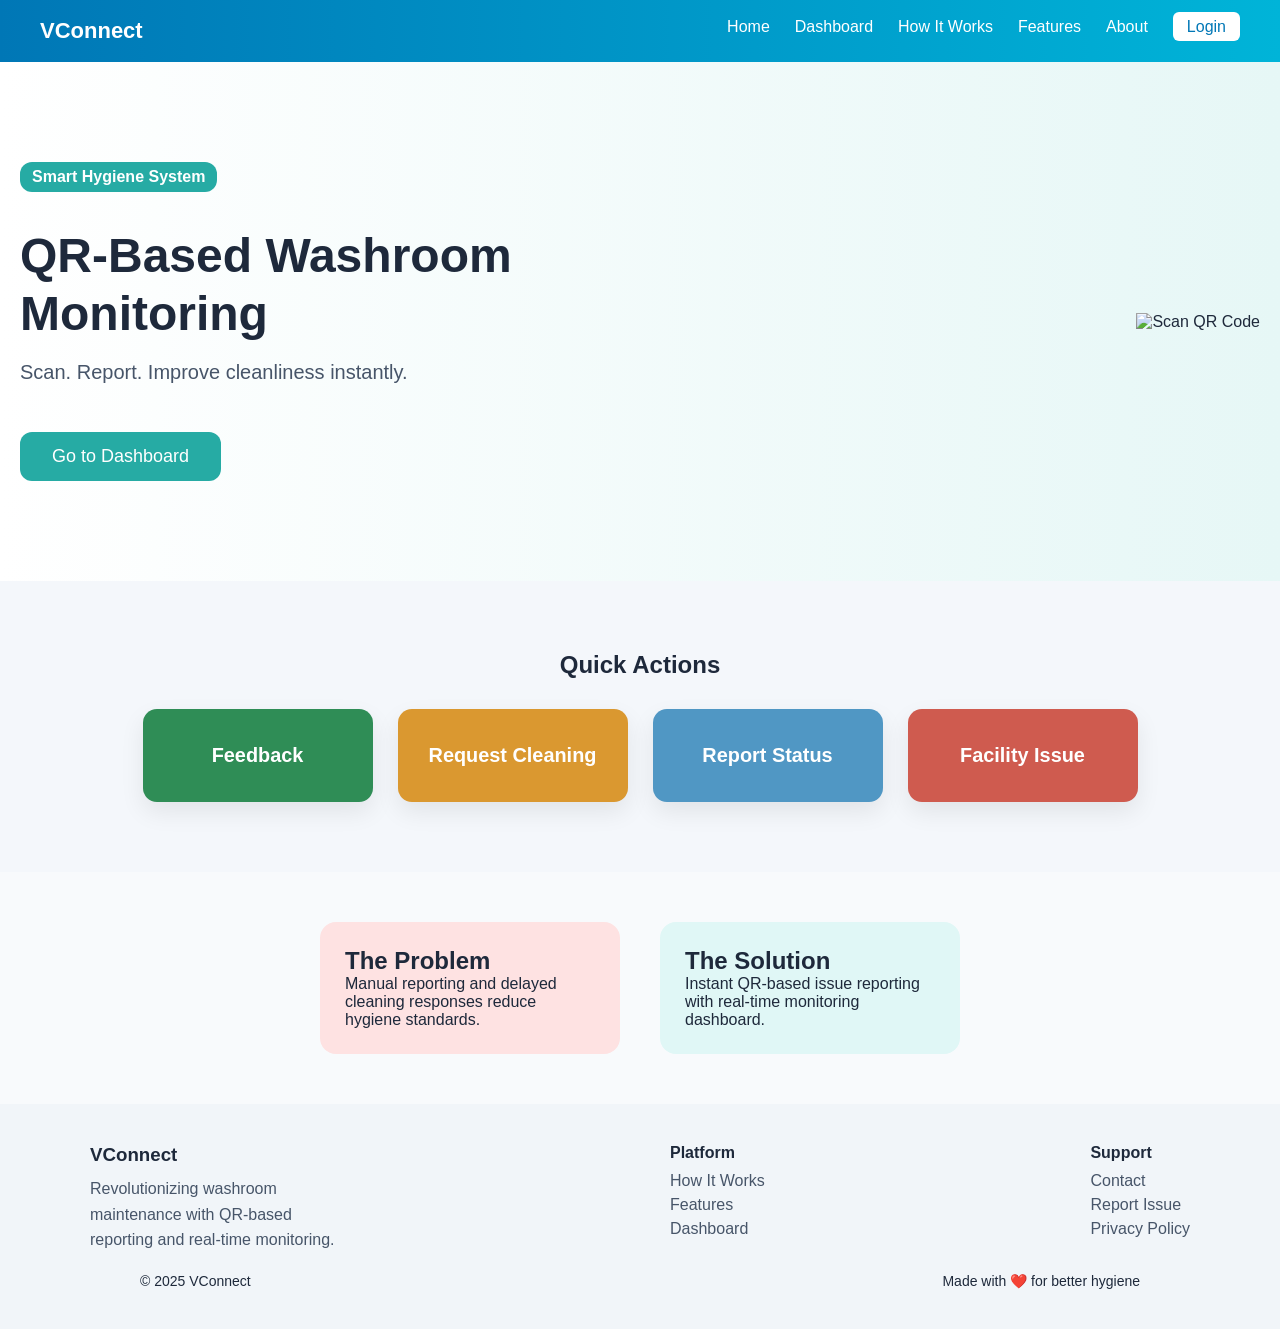
==== index.html @ b98a5cf4 "Initial VConnect Frontend" ====
<!DOCTYPE html>
<html>
<head>
    <meta charset="UTF-8">
    <meta name="viewport" content="width=device-width, initial-scale=1.0">
    <title>VConnect</title>
    <link rel="stylesheet" href="css/style.css">
</head>
<body>

<!-- NAVBAR -->
<nav class="navbar">
    <div class="logo">VConnect</div>
    <ul class="nav-links">
        <li><a href="index.html" class="active">Home</a></li>
        <li><a href="dashboard.html">Dashboard</a></li>
        <li><a href="how-it-works.html">How It Works</a></li>
        <li><a href="features.html">Features</a></li>
        <li><a href="about.html">About</a></li>
        <li><a href="login.html" class="login-btn">Login</a></li>
    </ul>
</nav>

<!-- HERO -->
<section class="hero">
    <div class="hero-content">
        <div class="hero-text">
            <span class="badge">Smart Hygiene System</span>
            <h1>QR-Based Washroom Monitoring</h1>
            <p>Scan. Report. Improve cleanliness instantly.</p>
            <a href="dashboard.html" class="primary-btn">Go to Dashboard</a>
        </div>

        <div class="hero-image">
            <img src="images/qr.png" alt="Scan QR Code" width="180">
        </div>
    </div>
</section>

<!-- QUICK ACTIONS -->
<section class="quick-actions">
    <h2>Quick Actions</h2>

    <div class="action-grid">
        <div class="action-card" onclick="openModal('feedback')">
            <h3>Feedback</h3>
        </div>

        <div class="action-card" onclick="openModal('request')">
            <h3>Request Cleaning</h3>
        </div>

        <div class="action-card" onclick="openModal('status')">
            <h3>Report Status</h3>
        </div>

        <div class="action-card" onclick="openModal('facility')">
            <h3>Facility Issue</h3>
        </div>
    </div>
</section>

<!-- PROBLEM & SOLUTION -->
<section class="split-section">
    <div class="problem-card">
        <h2>The Problem</h2>
        <p>Manual reporting and delayed cleaning responses reduce hygiene standards.</p>
    </div>

    <div class="solution-card">
        <h2>The Solution</h2>
        <p>Instant QR-based issue reporting with real-time monitoring dashboard.</p>
    </div>
</section>

<!-- FOOTER -->
<footer class="footer">
    <div class="footer-content">
        <div class="footer-brand">
            <h3>VConnect</h3>
            <p>Revolutionizing washroom maintenance with QR-based reporting and real-time monitoring.</p>
        </div>

        <div class="footer-links">
            <div>
                <h4>Platform</h4>
                <a href="how-it-works.html">How It Works</a>
                <a href="features.html">Features</a>
                <a href="dashboard.html">Dashboard</a>
            </div>

            <div>
                <h4>Support</h4>
                <a href="#">Contact</a>
                <a href="#">Report Issue</a>
                <a href="#">Privacy Policy</a>
            </div>
        </div>
    </div>

    <div class="footer-bottom">
        <p>© 2025 VConnect</p>
        <p>Made with ❤️ for better hygiene</p>
    </div>
</footer>

<!-- MODAL -->
<div id="modal" class="hidden">
    <div class="modal-content">
        <span onclick="closeModal()" style="cursor:pointer;">&times;</span>
        <div id="modalBody"></div>
    </div>
</div>
<div id="actionPopup" class="popup hidden">
    <p id="popupMessage"></p>
</div>
<div id="successMessage" class="hidden"></div>

<script src="js/main.js"></script>
</body>
</html>
---- css/style.css ----
* {
    margin: 0;
    padding: 0;
    box-sizing: border-box;
}

body {
    font-family: 'Segoe UI', sans-serif;
    background: #f8fafc;
    color: #1e293b;
}

/*------------------- NAVBAR---------------------------- */
.navbar {
    display: flex;
    justify-content: space-between;
    padding: 18px 40px;
background: linear-gradient(90deg, #0077b6, #00b4d8);
}

.logo {
    font-size: 22px;
    font-weight: bold;
    color: white;
}

.nav-links {
    list-style: none;
    display: flex;
    gap: 25px;
}

.nav-links a {
    text-decoration: none;
    color: white;
    font-weight: 500;
    transition: 0.2s ease;
}

.nav-links a:hover {
    opacity: 0.8;
}

/* -----------------------------HERO ---------------------------*/
.hero {
    padding: 100px 20px;
    background: linear-gradient(to right, #ffffff, #e6f7f6);
}

.hero-content {
    display: flex;
    justify-content: space-between;
    align-items: center;
    gap: 1px;
    flex-wrap: wrap;
}

.hero-text {
    max-width: 500px;

}
.hero-text .badge {
    display: inline-block;
    font-size: 16px;
    font-weight: 600;
    margin-bottom: 15px; /* space below badge */
    padding: 6px 12px;
    background-color: #26aba4; /* teal badge */
    color: white;
    border-radius: 12px;
}

.hero-text h1 {
    font-size: 48px; /* bigger main heading */
    margin: 20px 0 15px 0; /* spacing above and below */
    line-height: 1.2;
}
.hero-text p {
    font-size: 20px; /* larger subline */
    margin-bottom: 25px; /* space before button */
    line-height: 1.5;
    color: #475569; /* slightly muted dark text */
}

.hero-text .primary-btn {
    padding: 14px 32px; /* bigger button */
    font-size: 18px;
    border-radius: 12px;
}

.hero-image {
    flex: 1;
    text-align: right;
}

.hero-image img {
    width: 400px;
    height: auto;
}

.badge {
    background: #26aba4;
    color: white;
    padding: 6px 12px;
    border-radius: 20px;
    font-size: 14px;
}

.primary-btn {
    display: inline-block;
    margin-top: 20px;
    background: #26aba4;
    color: white;
    padding: 12px 24px;
    border-radius: 25px;
    text-decoration: none;
}

/* ------------------------------------QUICK ACTION SECTION---------------------- */
.quick-actions {
    padding: 70px 20px;
    text-align: center;
    background: #f4f7fb;
}

.action-grid {
    display: flex;
    justify-content: center;
    gap: 25px;
    flex-wrap: wrap;
    margin-top: 30px;
}

/* Base card */
.action-card {
    width: 230px;
    padding: 35px 20px;
    border-radius: 14px;
    cursor: pointer;
    transition: 0.25s ease;
    color: white;
    font-weight: 600;
    font-size: 17px;
    box-shadow: 0 10px 25px rgba(0,0,0,0.08);
}

/* Individual Colors */
.action-card:nth-child(1) {
    background: #2f8d56;   /* Green - Feedback */
}

.action-card:nth-child(2) {
    background: #da9830;   /* Orange - Request Cleaning */
}

.action-card:nth-child(3) {
    background: #5097c4;   /* Blue - Report Status */
}

.action-card:nth-child(4) {
    background: #cf5b4f;   /* Red - Facility Issue */
}

/* Hover */
.action-card:hover {
    transform: translateY(-8px);
    box-shadow: 0 15px 35px rgba(0,0,0,0.15);
}


/* ---------SPLIT SECTION --------*/
.split-section {
    display: flex;
    justify-content: center;
    gap: 40px;
    padding: 50px 20px;
}

.problem-card,
.solution-card {
    width: 300px;
    padding: 25px;
    border-radius: 16px;
}

.problem-card {
    background: #fee2e2;
}

.solution-card {
    background: #e0f7f6;
}

/* -----------DASHBOARD---------- */
.stats-grid {
    display: flex;
    justify-content: center;
    gap: 30px;
    padding: 50px 20px;
}

.stat-card {
    background: white;
    padding: 30px;
    border-radius: 16px;
    width: 200px;
    text-align: center;
}

/* FOOTER */
.footer {
    background: #f1f5f9;
    padding: 40px 20px;
}

.footer-content {
    max-width: 1100px;
    margin: auto;
    display: flex;
    gap: 60px;
}
/* Make all three sections equal */
.footer-content > div {
    flex: 1;
}
.footer-links {
    display: flex;
    justify-content: space-between;
    gap: 40px;
}

.footer-links div {
    display: flex;
    flex-direction: column;
}

.footer-links h4 {
    margin-bottom: 10px;
}

.footer-links a {
    text-decoration: none;
    color: #475569;
    margin-bottom: 6px;
    transition: 0.2s ease;
}

.footer-links a:hover {
    color: #0077b6;
}

.footer-bottom {
    max-width: 1000px;
    margin: 20px auto 0;
    display: flex;
    justify-content: space-between;
    font-size: 14px;
}
.footer-brand h3 {
    margin-bottom: 10px;
}

.footer-brand p {
    color: #475569;
    line-height: 1.6;
    max-width: 260px;
}

/*------- MODAL BACKGROUND -----------*/
#modal {
    position: fixed;
    top: 0;
    left: 0;
    width: 100%;
    height: 100%;
    background: rgba(0, 0, 0, 0.6);
    display: flex;
    justify-content: center;
    align-items: center;
    z-index: 1000;
}

/* Hidden class */
.hidden {
    display: none !important;
}

/* Modal box */
.modal-content {
    background: white;
    padding: 30px;
    border-radius: 14px;
    width: 400px;
    max-width: 92%;
    box-shadow: 0 15px 40px rgba(0,0,0,0.2);
    animation: popIn 0.25s ease;
}

/* Smooth pop animation */
@keyframes popIn {
    from {
        transform: scale(0.9);
        opacity: 0;
    }
    to {
        transform: scale(1);
        opacity: 1;
    }
}

.modal-content h3 {
    margin-top: 0;
    margin-bottom: 15px;
}

/* Inputs */
.modal-content select,
.modal-content textarea {
    width: 100%;
    padding: 10px;
    margin-bottom: 15px;
    border-radius: 6px;
    border: 1px solid #dbe1ea;
    font-size: 14px;
}

.modal-content textarea {
    resize: none;
    min-height: 80px;
}

/* ----------Submit button---------- */
.modal-content button {
    width: 100%;
    padding: 10px;
    border-radius: 6px;
    border: none;
    background: #0077b6;
    color: white;
    font-weight: 600;
    cursor: pointer;
    transition: 0.2s ease;
}

.modal-content button:hover {
    background: #023e8a;
}

.option-group {
    display: flex;
    flex-wrap: wrap;
    gap: 12px;
    margin: 20px 0;
}

.option-group button {
    flex: 1 1 45%;
    padding: 10px;
    border-radius: 8px;
    border: 1px solid #d0d7e2;
    background: #f1f4f8;
    color: #333;
    cursor: pointer;
    transition: 0.2s ease;
    font-weight: 500;
}

.option-group button:hover {
    background: #0077b6;
    color: white;
}

.option-group button.selected {
    background: #023e8a;
    color: white;
}
.login-btn {
    background: white;
    color: #0077b6 !important;
    padding: 6px 14px;
    border-radius: 6px;
    font-weight: 600;
    transition: 0.2s ease;
}

.login-btn:hover {
    background: #023e8a;
    color: white !important;
}
/*---------------- LOGIN PAGE----------------------------- */

.login-section {
    min-height: 100vh;
    display: flex;
    justify-content: center;
    align-items: center;
    background: linear-gradient(135deg, #e0f7fa, #f4f7fb);
    padding: 40px 20px;
}

.login-card {
    width: 420px;
    background: white;
    padding: 40px 35px;
    border-radius: 18px;
    box-shadow: 0 20px 40px rgba(0,0,0,0.08);
    text-align: center;
}
.lock-icon-box {
    width: 70px;
    height: 70px;
    background: #0077b6;
    color: white;
    border-radius: 50%;
    display: flex;
    justify-content: center;
    align-items: center;
    font-size: 26px;
    margin: 0 auto 20px auto;
}
.login-card h2 {
    margin-bottom: 8px;
    font-size: 24px;
}

.subtitle {
    font-size: 14px;
    color: #666;
    margin-bottom: 25px;
}
.role-switcher {
    display: flex;
    justify-content: space-between;
    margin-bottom: 25px;
    background: #f1f4f8;
    padding: 6px;
    border-radius: 10px;
}

.role-btn {
    flex: 1;
    padding: 8px;
    border: none;
    background: transparent;
    cursor: pointer;
    font-weight: 500;
    border-radius: 8px;
    transition: 0.2s ease;
}

.role-btn.active {
    background: #0077b6;
    color: white;
}

.role-btn:hover {
    background: #dceef7;
}
.input-group {
    text-align: left;
    margin-bottom: 18px;
}

.input-group label {
    font-size: 13px;
    margin-bottom: 5px;
    display: block;
    color: #444;
}

.input-field {
    display: flex;
    align-items: center;
    border: 1px solid #d0d7e2;
    border-radius: 8px;
    padding: 8px 10px;
    background: #f9fbfd;
}

.input-field i {
    margin-right: 8px;
    color: #888;
}

.input-field input {
    border: none;
    outline: none;
    flex: 1;
    background: transparent;
}

.input-field.no-icon {
    padding: 8px 12px;
}
.submit-btn {
    width: 100%;
    margin-top: 15px;
    padding: 12px;
    border: none;
    border-radius: 8px;
    background: #0077b6;
    color: white;
    font-weight: 600;
    cursor: pointer;
    transition: 0.2s ease;
}

.submit-btn:hover {
    background: #023e8a;
}
.footer-link {
    margin-top: 20px;
    font-size: 13px;
    color: #555;
}

.footer-link a {
    color: #0077b6;
    text-decoration: none;
    font-weight: 500;
}

/*------------- how it works ------------*/
/* HOW IT WORKS PAGE */

.how-section {
    padding: 80px 40px;
    text-align: center;
}

.how-section h1 {
    font-size: 34px;
    margin-bottom: 10px;
}

.how-subtitle {
    color: #555;
    margin-bottom: 50px;
}

/* 4 boxes in ONE horizontal row */
.how-steps {
    display: flex;
    justify-content: center;
    gap: 25px;
    margin-bottom: 60px;
}

/* rectangular downward cards */
.how-card {
    width: 230px;
    min-height: 220px;
    padding: 25px;
    border-radius: 14px;
    color: white;
    text-align: left;
    box-shadow: 0 10px 25px rgba(0,0,0,0.08);
    transition: 0.2s;
}

.how-card:hover {
    transform: translateY(-5px);
}

.how-card h3 {
    margin-bottom: 12px;
}

.scan {
    background: #4da3ff;
}

.report {
    background: #7c5cff;
}

.notify {
    background: #b57edc;
}

.resolve {
    background: #ff7aa8;
}

.cta-box {
    margin-top: 70px;
    background: #d6f0ff;
    padding: 40px 20px;
    border-radius: 14px;
    max-width: 800px;
    margin-left: auto;
    margin-right: auto;
}

.cta-box h2 {
    margin-bottom: 10px;
}

.cta-box p {
    color: #444;
}

/*----------------features-------------*/
/* ================= FEATURES ================= */
.features-section {
    padding: 60px 20px;
    background: #f8fafc;
    text-align: center; /* center heading and subline */
}

.features-section h1 {
    font-size: 38px;
    margin-bottom: 12px;
}

.features-section .subline {
    font-size: 20px;
    color: #475569;
    margin-bottom: 40px; /* space between subline and cards */
}

.features-cards {
    display: flex;
    justify-content: center;
    gap: 25px; /* space between cards */
    flex-wrap: wrap;
    margin-top: 20px; /* extra space from heading/subline */
}

.feature-card {
    flex: 0 1 280px; /* fixed reasonable width */
    max-width: 280px; 
    padding: 25px;
    border-radius: 20px;
    box-shadow: 0 8px 25px rgba(0,0,0,0.08);
    text-align: center;
    transition: 0.3s ease;
    display: flex;
    flex-direction: column;
    align-items: center;
}

.feature-card:hover {
    transform: translateY(-6px);
}

.feature-card h3 {
    margin: 15px 0 10px;
    font-size: 22px;
}

.feature-card p {
    font-size: 16px;
    color: #475569;
    margin-bottom: 12px;
}

/* Icon fixes */
.feature-icon {
    font-size: 48px; /* large icons */
    margin-bottom: 15px;
    color: #26aba4;
    display: block; /* ensures it shows */
}

/* Theme colors */
.user-card { background: #d0ebff; }       /* light blue */
.cleaner-card { background: #d3f9d8; }    /* light green */
.supervisor-card { background: #e5dbff; } /* light purple */

/* Lists inside cards */
.feature-card ul {
    list-style: none;
    padding: 0;
    margin: 10px 0 0;
    text-align: left;
}

.feature-card li {
    margin: 8px 0;
    line-height: 1.5;
}
/* POPUP NOTIFICATION */
.popup {
    position: fixed;
    bottom: 30px;
    right: 30px;
    background-color: #26aba4; /* teal */
    color: white;
    padding: 18px 28px;
    border-radius: 14px;
    font-size: 16px;
    font-weight: 500;
    box-shadow: 0 6px 20px rgba(0,0,0,0.2);
    z-index: 9999;
    opacity: 0;
    transform: translateY(20px);
    transition: opacity 0.3s ease, transform 0.3s ease;
}

.popup.show {
    opacity: 1;
    transform: translateY(0);
}

.popup p {
    margin: 0;
}
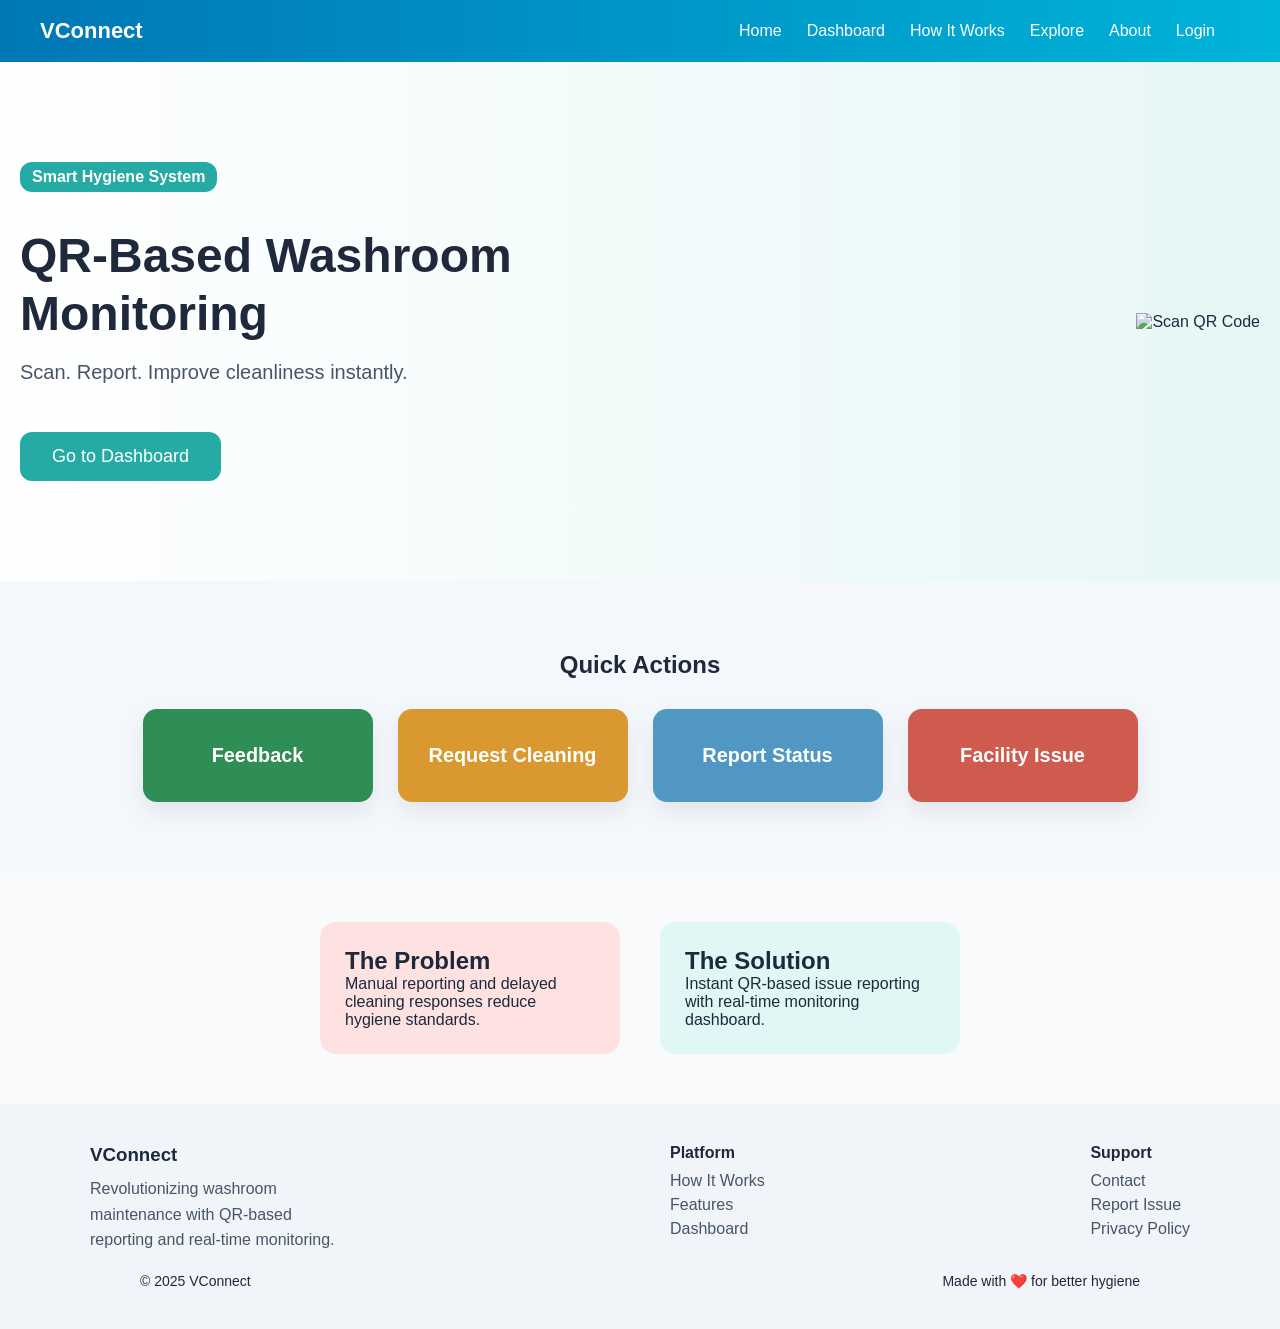
==== commit 985900e0: "All logins and dashboards working" ====
--- a/index.html
+++ b/index.html
@@ -13,11 +13,12 @@
     <div class="logo">VConnect</div>
     <ul class="nav-links">
         <li><a href="index.html" class="active">Home</a></li>
-        <li><a href="dashboard.html">Dashboard</a></li>
-        <li><a href="how-it-works.html">How It Works</a></li>
-        <li><a href="features.html">Features</a></li>
+        <li><a href="redirect-dashboard.html">Dashboard</a></li>
+        <li><a id="howLink" href="how-it-works.html">How It Works</a></li>
+        <li><a id="featureLink" href="features.html">Explore</a></li>
         <li><a href="about.html">About</a></li>
-        <li><a href="login.html" class="login-btn">Login</a></li>
+        <li><a id="loginLink" href="login.html">Login</a></li>
+        <li><span id="navUserName"></span></li>
     </ul>
 </nav>
 
--- a/css/style.css
+++ b/css/style.css
@@ -15,7 +15,7 @@
     display: flex;
     justify-content: space-between;
     padding: 18px 40px;
-background: linear-gradient(90deg, #0077b6, #00b4d8);
+    background: linear-gradient(90deg, #0077b6, #00b4d8);
 }
 
 .logo {
@@ -27,7 +27,9 @@
 .nav-links {
     list-style: none;
     display: flex;
-    gap: 25px;
+    gap: 25px;  
+    align-items: center;
+    margin-left: auto;   /* THIS pushes everything right */
 }
 
 .nav-links a {
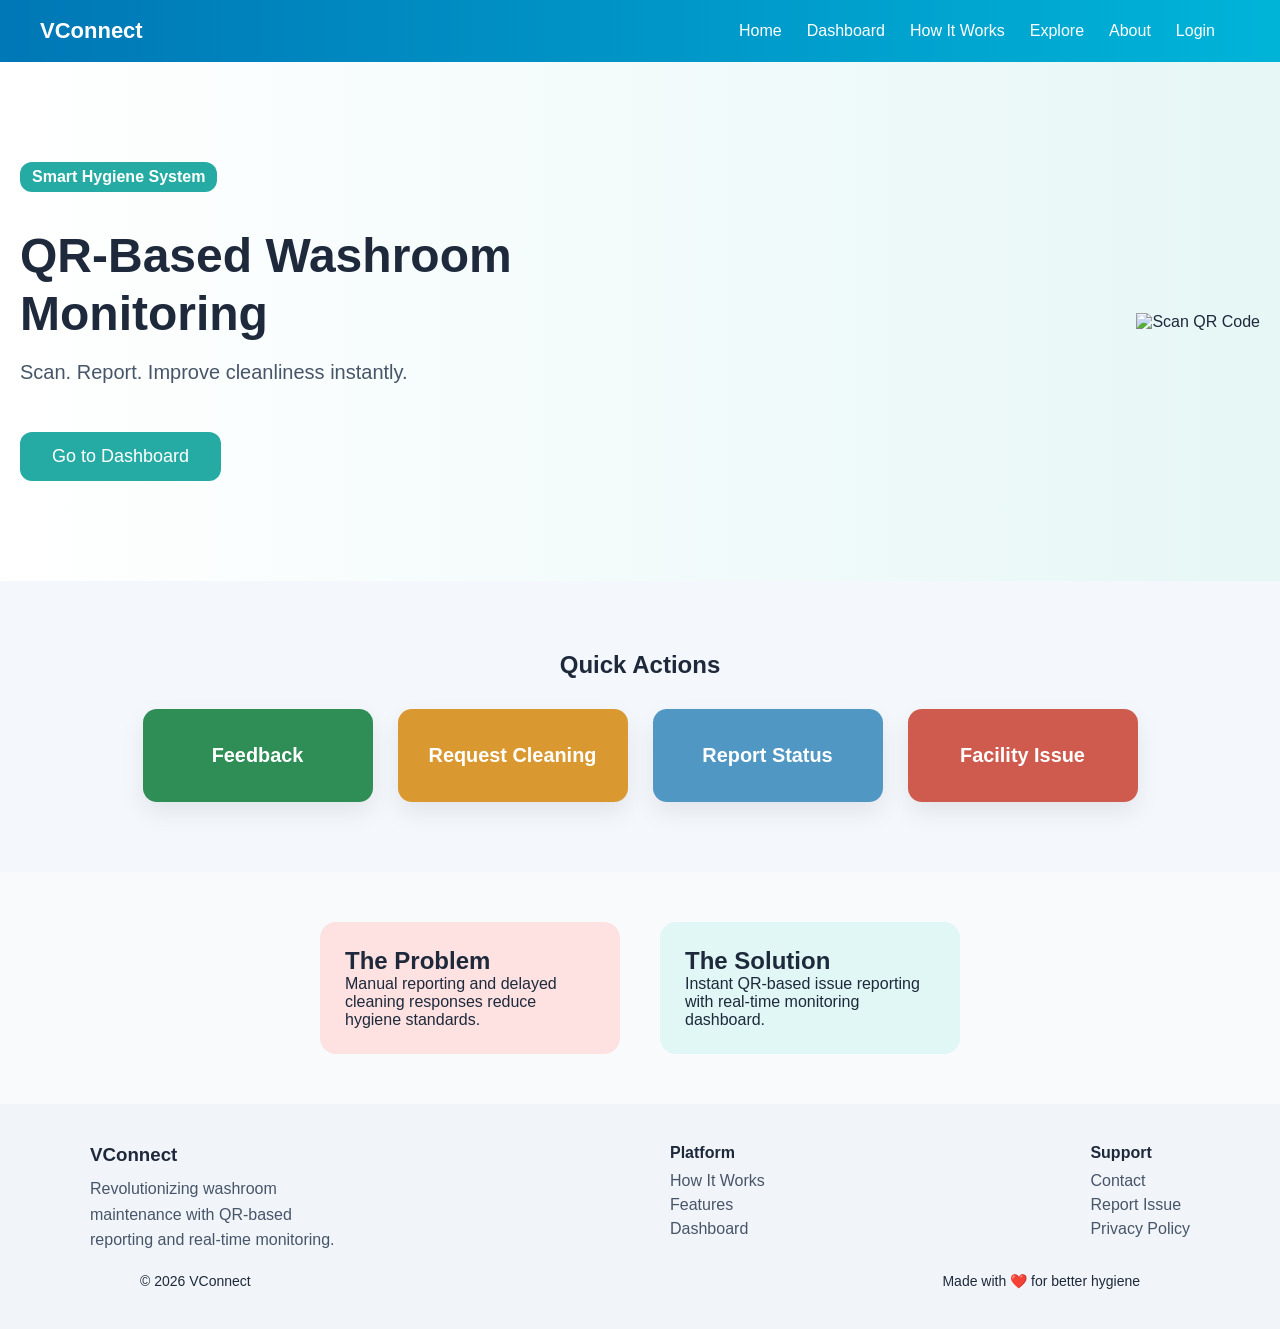
==== commit 4a4936f0: "fix: correct JS path for GitHub" ====
--- a/index.html
+++ b/index.html
@@ -100,7 +100,7 @@
     </div>
 
     <div class="footer-bottom">
-        <p>© 2025 VConnect</p>
+        <p>© 2026 VConnect</p>
         <p>Made with ❤️ for better hygiene</p>
     </div>
 </footer>
@@ -117,6 +117,6 @@
 </div>
 <div id="successMessage" class="hidden"></div>
 
-<script src="js/main.js"></script>
+<script src="./js/main.js"></script>
 </body>
 </html>
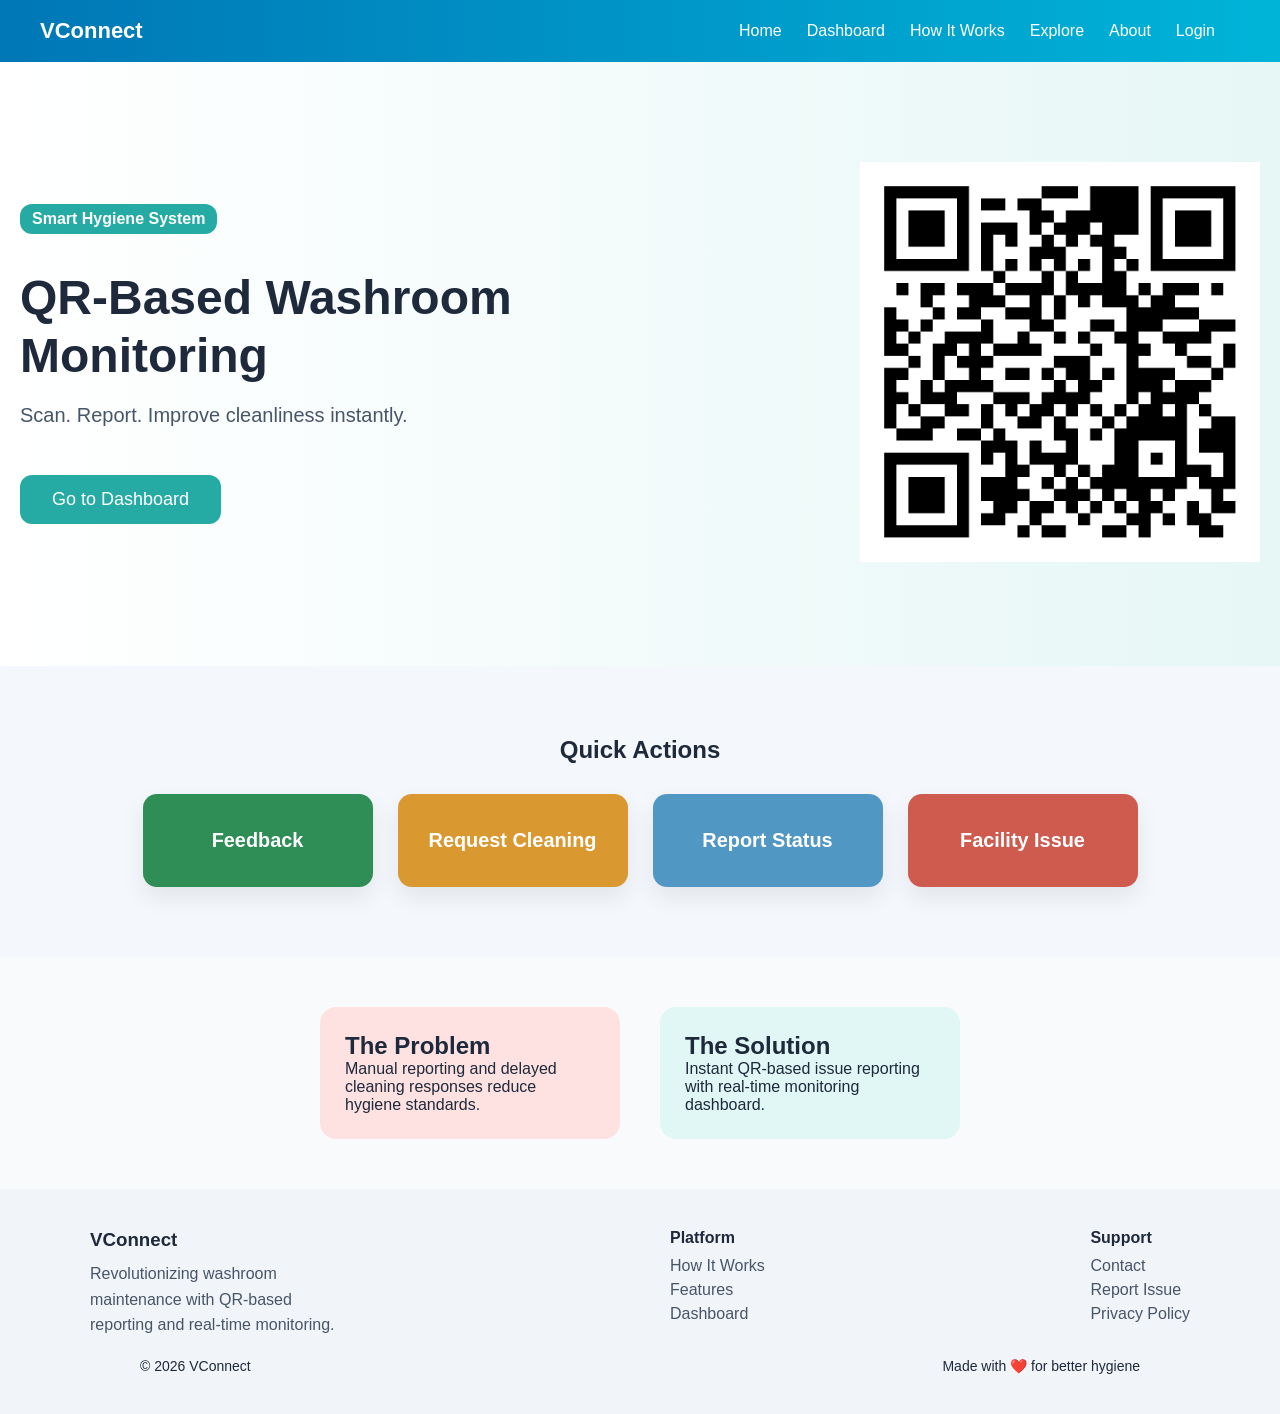
==== commit 424e980d: "Final frontend working" ====
--- a/index.html
+++ b/index.html
@@ -33,7 +33,7 @@
         </div>
 
         <div class="hero-image">
-            <img src="images/qr.png" alt="Scan QR Code" width="180">
+            <img src="images/qr.jpeg" alt="Scan QR Code" width="180">
         </div>
     </div>
 </section>
@@ -117,6 +117,6 @@
 </div>
 <div id="successMessage" class="hidden"></div>
 
-<script src="./js/main.js"></script>
+<script src="js/main.js"></script>
 </body>
 </html>
